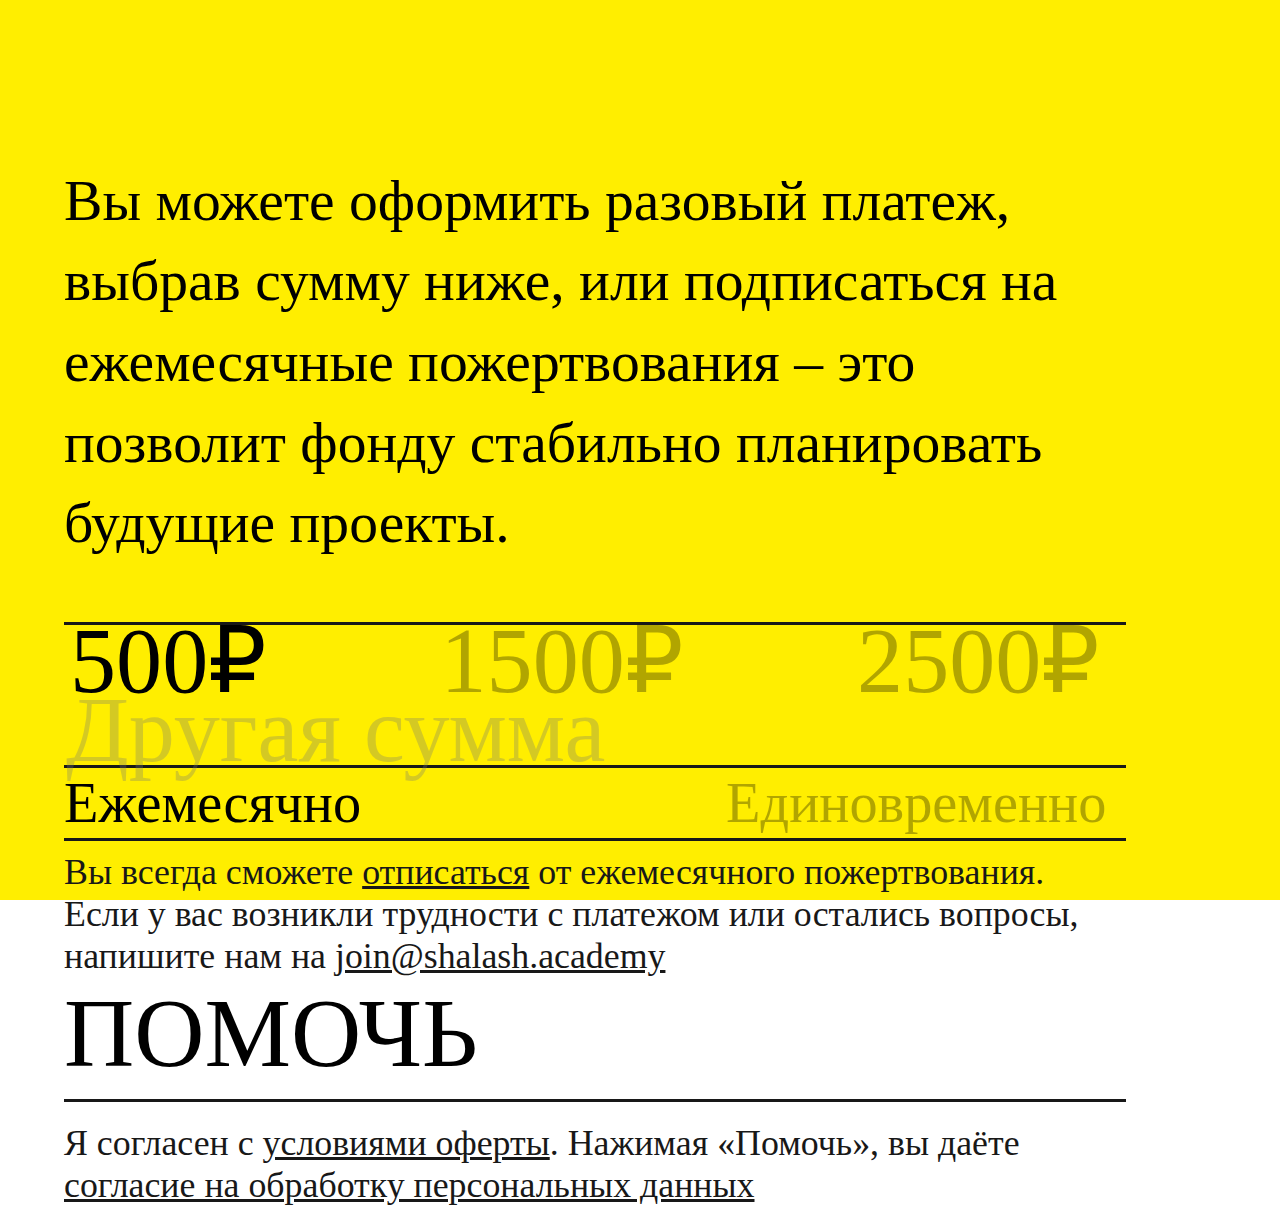
==== index.html @ ddf9159b "рев_0" ====
<!DOCTYPE html>
<html lang="en">
<head>
  <meta charset="UTF-8">
  <meta name="viewport" content="width=device-width, initial-scale=1.0">
  <link rel="stylesheet" href="./index.css">
  <title>Document</title>
</head>
<body>
  <main class="shlf">
    <section class="shlf-wrapper">
      <article class="shlf-wrapper-block">
        <p class="shlf-main-text">Вы можете оформить разовый платеж, выбрав сумму ниже, или подписаться на ежемесячные пожертвования – это позволит фонду стабильно планировать будущие проекты.</p>
      </article>
      <article class="shlf-wrapper-block">
        <form class="shlf-money-picker-holder shlf-money-picker-fixed-pay">
          <button type="button" class="shlf-money-picker shlf-money-picker--active">500<span>₽</span></button>
          <button type="button" class="shlf-money-picker">1500<span>₽</span></button>
          <button type="button" class="shlf-money-picker">2500<span>₽</span></button>
        </form>
        <form class="shlf-money-picker-holder shlf-money-picker-any-pay">
          <input class="shlf-money-picker" placeholder="Другая сумма">
        </form>
        <form class="shlf-paytype-picker-holder">
          <button type="button" class="shlf-paytype-picker shlf-paytype-picker--active">Ежемесячно</button>
          <button type="button" class="shlf-paytype-picker">Единовременно</button>
        </form>
        <p class="shlf-text shlf-unsubscribe-text">Вы всегда сможете <a href="https://my.cloudpayments.ru/ru/unsubscribe" target="_blank">отписаться</a> от ежемесячного пожертвования. Если у вас возникли трудности с платежом или остались вопросы, напишите нам на <a href="mailto:join@shalash.academy">join@shalash.academy</a></p>
      </article>
      <article class="shlf-wrapper-block">
        <button type="button" class="shlf-help-button" onclick="pay()">помочь</button>
        <p class="shlf-text shlf-conditions-text">Я согласен с <a href="https://drive.google.com/file/d/19GUNupwkQxLKr-MnbKvBKpjw_FtDqOzC/view" target="_blank">условиями оферты</a>. Нажимая «Помочь», вы даёте <a href="https://drive.google.com/file/d/1YaTKQSP7AyXdqK93wcZNeijkLSDUMdvu/view" target="_blank">согласие на обработку персональных данных</a></p>
      </article>
    </section>
  </main>
<script src="https://ajax.googleapis.com/ajax/libs/jquery/3.1.1/jquery.min.js"></script>
<script src="https://widget.cloudpayments.ru/bundles/cloudpayments"></script>
<script>var data = {};
data.cloudPayments = {recurrent: { interval: 'Month', period: 1}};

var amount;

$('.shlf-money-picker').click(function(){
$('.shlf-money-picker').removeClass('shlf-money-picker--active');
$(this).addClass('shlf-money-picker--active');
})

$('.shlf-paytype-picker').click(function(){
$('.shlf-paytype-picker').removeClass('shlf-paytype-picker--active');
$(this).addClass('shlf-paytype-picker--active');

if ( $(this).text() === "Ежемесячно" ) {
data.cloudPayments = {recurrent: { interval: 'Month', period: 1}};
} else {
data.cloudPayments = {};
}
})  

this.pay = function () {

if ( $('.shlf-money-picker--active').attr("placeholder") ) {
amount = parseInt($('.shlf-money-picker--active').val())
console.log(amount)
} else {
amount = parseInt($('.shlf-money-picker--active').text())
}

var widget = new cp.CloudPayments();
widget.charge({ // options
    publicId: 'pk_9518a6238804406edf0f1b39a27d2',  //id из личного кабинета
    description: '', //назначение
    amount: amount, //сумма
    currency: 'RUB', //валюта
    invoiceId: '1234567', //номер заказа  (необязательно)
    accountId: '', //идентификатор плательщика (необязательно)
    skin: "mini", //дизайн виджета
    data: data
},
function (options) { // success
    //действие при успешной оплате
},
function (reason, options) { // fail
    //действие при неуспешной оплате
});
};</script>
<script>
  const animateButton = document.querySelector('.shlf-help-button');
  const animationSwitcher = () => {
    animateButton.classList.toggle('shlf-help-button-animated');
  };
  setTimeout(() => {
    animationSwitcher();
    setInterval(() => {
    animationSwitcher();
  }, 4000);
  }, 3000);
</script>
</body>
</html>
---- index.css ----
/* @font-face {
  font-family: GTPT;
  src: url("//db.onlinewebfonts.com/t/c31b8e03018828378e7e35add49c2244.eot"); src: url("//db.onlinewebfonts.com/t/c31b8e03018828378e7e35add49c2244.eot?#iefix") format("embedded-opentype"), url("//db.onlinewebfonts.com/t/c31b8e03018828378e7e35add49c2244.woff2") format("woff2"), url("//db.onlinewebfonts.com/t/c31b8e03018828378e7e35add49c2244.woff") format("woff"), url("//db.onlinewebfonts.com/t/c31b8e03018828378e7e35add49c2244.ttf") format("truetype"), url("//db.onlinewebfonts.com/t/c31b8e03018828378e7e35add49c2244.svg#GT Eesti Pro Text") format("svg");
} */

@import url('./fonts/roboto/roboto.css');

@keyframes jump {
  25% {
    transform: translateY(-20px) rotate(6deg);
  }
  50% {
    transform: translateY(0) rotate(0deg);
  }
  75% {
    transform: translateY(-10px) rotate(-4deg);
  }
  100% {
    transform: translateY(0) rotate(0deg);
  }
}

body {
  margin: 0;
  /* font-family: GTPT; */
  font-family: Roboto;
  overflow: hidden;
}

button, button:active, button:focus {
  border: none;
  outline: none;
  decoration: none;
  /* font-family: GTPT; */
  font-family: Roboto;
  background-color: transparent;
}

input {
  border: none;
  background-color: transparent;
  /* font-family: GTPT; */
  font-family: Roboto;
}

a {
  text-decoration: underline;
  color: #181818
}

a:hover {
  text-decoration: none;
}

.shlf {
  background-color: rgb(255, 238, 0);
  width: 100%;
  height: 100vh;
  padding-left: 5%;
  display: flex;
  flex-direction: column;
  justify-content: flex-end;
  align-items: flex-start;
}

.shlf-wrapper {
  width: 83%;
  margin-bottom: 6%;
  height: 80%;
  display: flex;
  flex-direction: column;
  justify-content: space-between;
  align-items: center;
}

.shlf-wrapper-block {
  margin: 0;
  padding: 0;
  width: 100%;
  display: flex;
  flex-direction: column;
  justify-content: flex-start;
  align-items: flex-start;
}

.shlf-main-text {
  /* font-size: 1.4rem; */
  font-size: 4.5vw;
  line-height: 1.4em;
  /* margin: 120px 0 0; */
}

.shlf-money-picker {
  opacity: .3;
  /* font-size: 35px; */
  font-size: 7.2vw;
  font-weight: 400;
}

.shlf-money-picker:hover {
  cursor: pointer;
}

.shlf-money-picker--active {
  opacity: 1;
}

.shlf-money-picker:last-of-type {
  margin-right: 20px;
}

.shlf-paytype-picker {
  margin: 0;
  padding: 0;
  opacity: .3;
  /* font-size: 22px; */
  font-size: 4.4vw;
}
.shlf-paytype-picker:last-of-type {
  margin-right: 20px;
}

.shlf-paytype-picker:hover {
  cursor: pointer;
}

.shlf-paytype-picker--active {
  opacity: 1;
}

.shlf-help-button {
  margin: 0 0 10px;
  padding: 0;
  font-size: 7.6vw;
  /* font-size: 37px; */
  text-transform: uppercase;
  align-self: flex-start;
}

.shlf-help-button-animated {
  animation: jump 0.6s ease 0s forwards;
}

.shlf-help-button:hover {
  cursor: pointer;
}

.shlf-paytype-picker-holder {
  width: 100%;
  height: 70px;
  display: flex;
  justify-content: space-between;
  align-items: center;
}

.shlf-money-picker-holder {
  width: 100%;
  height: 70px;
  display: flex;
  align-items: center;
}

.shlf-money-picker-fixed-pay {
  border-top: 3px solid #181818;
  justify-content: space-between;
}

.shlf-money-picker-any-pay {
  border-bottom: 3px solid #181818;
  justify-content: flex-start;
}

.shlf-text {
  margin: 0;
  color: #181818;
  font-size: 2.8vw;
  /* font-size: 14px; */
}

.shlf-unsubscribe-text {
  margin: 0 ;
  padding: 10px 0 0;
  border-top: 3px solid #181818;
}

.shlf-conditions-text {
  width: 100%;
  padding: 20px 0 0;
  border-top: 3px solid #181818;
}





/* .shlf-hr {
  width: 100%;
  height: 1px;
  background: #181818;
} */

@media screen and (max-width: 480px) {
  .shlf {
    width: 100%;
    padding: 0;
    justify-content: center;
    align-items: center;
  }

  .shlf-wrapper {
    width: 90%;
    height: 100%;
  }

  .shlf-main-text {
    font-size: 15px;
    line-height: 1.39em;
    margin: 44px 0 35px;
  }

  .shlf-money-picker {
    font-size: 26px;
    padding-right: 10px;
    padding-bottom: 11px;
  }

  .shlf-money-picker:last-of-type {
    margin-right: 0;
  }

  .shlf-paytype-picker {
    font-size: 15px;
    line-height: 1.39em;
  }

  .shlf-help-button {
    margin: 71px 0 10px;
    font-size: 26px;
  }

  .shlf-paytype-picker-holder {
    height: 60px;
  }

  .shlf-money-picker-holder {
    height: auto;
  }

  .shlf-money-picker-fixed-pay {
    border-top: 2px solid #181818;
    padding-top: 16px;
  }
  
  .shlf-money-picker-any-pay {
    border-bottom: 2px solid #181818;
  }

  .shlf-text {
    font-size: 9px;
    line-height: 12px;
  }

  .shlf-unsubscribe-text {
    border-top: 2px solid #181818;
  }

  .shlf-conditions-text {
    width: 95%;
    padding: 11px 0 44px;
    border-top: 2px solid #181818;
  }  
}
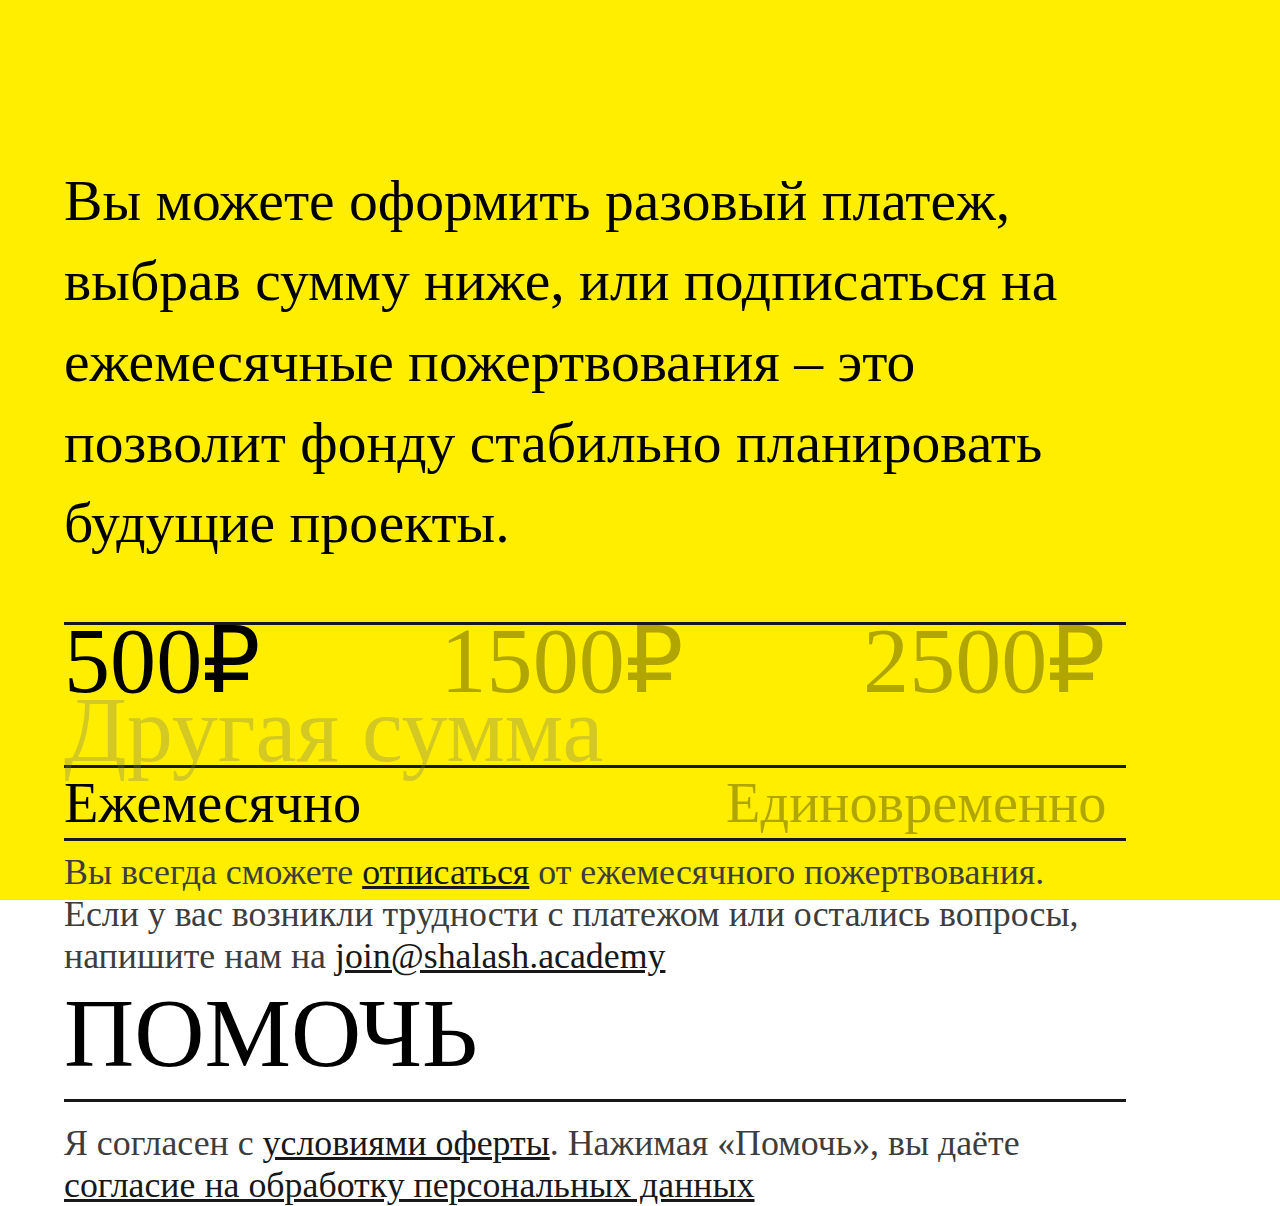
==== commit a54da195: "v0.0.2" ====
--- a/index.html
+++ b/index.html
@@ -19,7 +19,7 @@
           <button type="button" class="shlf-money-picker">2500<span>₽</span></button>
         </form>
         <form class="shlf-money-picker-holder shlf-money-picker-any-pay">
-          <input class="shlf-money-picker" placeholder="Другая сумма">
+          <input class="shlf-money-picker shlf-money-picker-input" placeholder="Другая сумма">
         </form>
         <form class="shlf-paytype-picker-holder">
           <button type="button" class="shlf-paytype-picker shlf-paytype-picker--active">Ежемесячно</button>
@@ -54,7 +54,7 @@
 } else {
 data.cloudPayments = {};
 }
-})  
+})
 
 this.pay = function () {
 
@@ -96,4 +96,4 @@
   }, 3000);
 </script>
 </body>
-</html>+</html>
--- a/index.css
+++ b/index.css
@@ -1,8 +1,3 @@
-/* @font-face {
-  font-family: GTPT;
-  src: url("//db.onlinewebfonts.com/t/c31b8e03018828378e7e35add49c2244.eot"); src: url("//db.onlinewebfonts.com/t/c31b8e03018828378e7e35add49c2244.eot?#iefix") format("embedded-opentype"), url("//db.onlinewebfonts.com/t/c31b8e03018828378e7e35add49c2244.woff2") format("woff2"), url("//db.onlinewebfonts.com/t/c31b8e03018828378e7e35add49c2244.woff") format("woff"), url("//db.onlinewebfonts.com/t/c31b8e03018828378e7e35add49c2244.ttf") format("truetype"), url("//db.onlinewebfonts.com/t/c31b8e03018828378e7e35add49c2244.svg#GT Eesti Pro Text") format("svg");
-} */
-
 @import url('./fonts/roboto/roboto.css');
 
 @keyframes jump {
@@ -65,8 +60,8 @@
 
 .shlf-wrapper {
   width: 83%;
+  height: 80%;
   margin-bottom: 6%;
-  height: 80%;
   display: flex;
   flex-direction: column;
   justify-content: space-between;
@@ -84,19 +79,21 @@
 }
 
 .shlf-main-text {
-  /* font-size: 1.4rem; */
   font-size: 4.5vw;
   line-height: 1.4em;
-  /* margin: 120px 0 0; */
 }
 
 .shlf-money-picker {
+  padding: 0;
   opacity: .3;
-  /* font-size: 35px; */
   font-size: 7.2vw;
   font-weight: 400;
 }
 
+.shlf-money-picker-input {
+  width: 100%;
+}
+
 .shlf-money-picker:hover {
   cursor: pointer;
 }
@@ -113,7 +110,6 @@
   margin: 0;
   padding: 0;
   opacity: .3;
-  /* font-size: 22px; */
   font-size: 4.4vw;
 }
 .shlf-paytype-picker:last-of-type {
@@ -132,7 +128,6 @@
   margin: 0 0 10px;
   padding: 0;
   font-size: 7.6vw;
-  /* font-size: 37px; */
   text-transform: uppercase;
   align-self: flex-start;
 }
@@ -172,9 +167,8 @@
 
 .shlf-text {
   margin: 0;
-  color: #181818;
+  color: #3D3D3D;
   font-size: 2.8vw;
-  /* font-size: 14px; */
 }
 
 .shlf-unsubscribe-text {
@@ -189,43 +183,37 @@
   border-top: 3px solid #181818;
 }
 
-
-
-
-
-/* .shlf-hr {
-  width: 100%;
-  height: 1px;
-  background: #181818;
-} */
-
-@media screen and (max-width: 480px) {
+@media screen and (max-width: 320px) {
   .shlf {
     width: 100%;
+    height: 580px;
     padding: 0;
     justify-content: center;
     align-items: center;
   }
 
   .shlf-wrapper {
-    width: 90%;
-    height: 100%;
+    width: 87%;
+    height: 85%;
+    margin-bottom: 0;
+  }
+
+  .shlf-wrapper-block:nth-of-type(2) {
+    margin-bottom: 35px;
   }
 
   .shlf-main-text {
     font-size: 15px;
     line-height: 1.39em;
-    margin: 44px 0 35px;
+    margin: 0;
   }
 
   .shlf-money-picker {
     font-size: 26px;
-    padding-right: 10px;
-    padding-bottom: 11px;
   }
 
   .shlf-money-picker:last-of-type {
-    margin-right: 0;
+    margin: 0;
   }
 
   .shlf-paytype-picker {
@@ -234,7 +222,6 @@
   }
 
   .shlf-help-button {
-    margin: 71px 0 10px;
     font-size: 26px;
   }
 
@@ -243,16 +230,15 @@
   }
 
   .shlf-money-picker-holder {
-    height: auto;
+    height: 50px;
   }
 
   .shlf-money-picker-fixed-pay {
-    border-top: 2px solid #181818;
-    padding-top: 16px;
-  }
-  
+    border-top: 1px solid #181818;
+  }
+
   .shlf-money-picker-any-pay {
-    border-bottom: 2px solid #181818;
+    border-bottom: 1px solid #181818;
   }
 
   .shlf-text {
@@ -261,12 +247,12 @@
   }
 
   .shlf-unsubscribe-text {
-    border-top: 2px solid #181818;
+    border-top: 1px solid #181818;
   }
 
   .shlf-conditions-text {
-    width: 95%;
-    padding: 11px 0 44px;
-    border-top: 2px solid #181818;
-  }  
-}
+    width: 100%;
+    padding: 11px 0 0;
+    border-top: 1px solid #181818;
+  }
+}
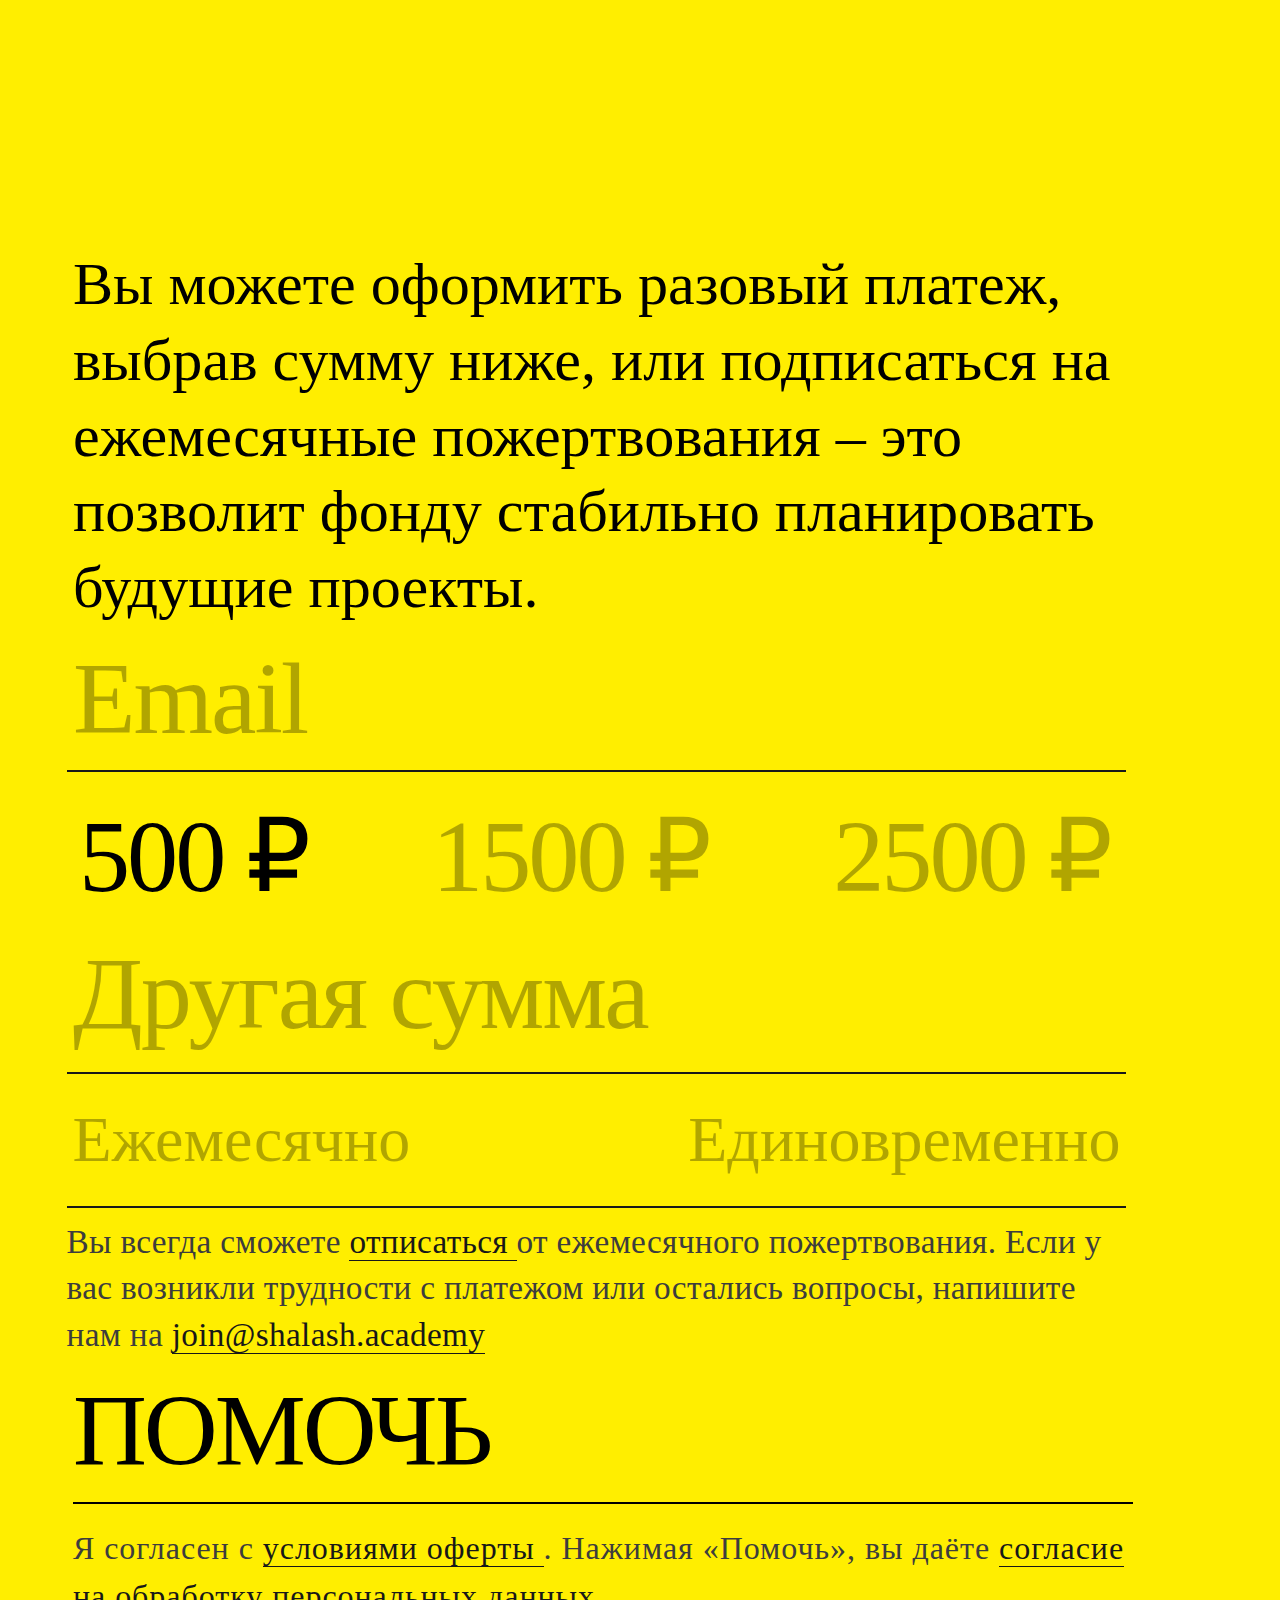
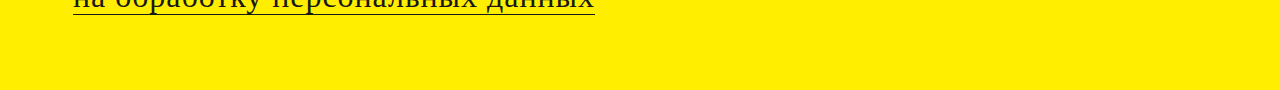
==== commit a9125bed: "README added" ====
--- a/index.html
+++ b/index.html
@@ -7,93 +7,188 @@
   <title>Document</title>
 </head>
 <body>
-  <main class="shlf">
-    <section class="shlf-wrapper">
-      <article class="shlf-wrapper-block">
-        <p class="shlf-main-text">Вы можете оформить разовый платеж, выбрав сумму ниже, или подписаться на ежемесячные пожертвования – это позволит фонду стабильно планировать будущие проекты.</p>
-      </article>
-      <article class="shlf-wrapper-block">
-        <form class="shlf-money-picker-holder shlf-money-picker-fixed-pay">
-          <button type="button" class="shlf-money-picker shlf-money-picker--active">500<span>₽</span></button>
-          <button type="button" class="shlf-money-picker">1500<span>₽</span></button>
-          <button type="button" class="shlf-money-picker">2500<span>₽</span></button>
-        </form>
-        <form class="shlf-money-picker-holder shlf-money-picker-any-pay">
-          <input class="shlf-money-picker shlf-money-picker-input" placeholder="Другая сумма">
-        </form>
-        <form class="shlf-paytype-picker-holder">
-          <button type="button" class="shlf-paytype-picker shlf-paytype-picker--active">Ежемесячно</button>
-          <button type="button" class="shlf-paytype-picker">Единовременно</button>
-        </form>
-        <p class="shlf-text shlf-unsubscribe-text">Вы всегда сможете <a href="https://my.cloudpayments.ru/ru/unsubscribe" target="_blank">отписаться</a> от ежемесячного пожертвования. Если у вас возникли трудности с платежом или остались вопросы, напишите нам на <a href="mailto:join@shalash.academy">join@shalash.academy</a></p>
-      </article>
-      <article class="shlf-wrapper-block">
-        <button type="button" class="shlf-help-button" onclick="pay()">помочь</button>
-        <p class="shlf-text shlf-conditions-text">Я согласен с <a href="https://drive.google.com/file/d/19GUNupwkQxLKr-MnbKvBKpjw_FtDqOzC/view" target="_blank">условиями оферты</a>. Нажимая «Помочь», вы даёте <a href="https://drive.google.com/file/d/1YaTKQSP7AyXdqK93wcZNeijkLSDUMdvu/view" target="_blank">согласие на обработку персональных данных</a></p>
-      </article>
-    </section>
+  <main class="donate-widget" style="-webkit-font-smoothing: antialiased; -moz-osx-font-smoothing: grayscale;">
+    <form class="donate-widget__wrapper">
+      <p class="donate-widget__offer donate-widget__narrow">
+        Вы можете оформить разовый платеж, выбрав сумму ниже, или подписаться на ежемесячные 
+        пожертвования – это позволит фонду стабильно планировать будущие проекты.
+      </p>
+      <section class="donate-widget__choose">
+        <input class="donate-widget__email donate-widget__input donate-widget__narrow" 
+                 placeholder="Email" 
+                 type="email"
+                 required>
+        <div class="donate-widget__sum-picker-wrapper">
+          <div class="donate-widget__sum-picker-holder">
+            <button class="donate-widget__sum-picker donate-widget__default-sum donate-widget__sum-picker_active">
+              500 ₽
+            </button>
+            <button class="donate-widget__sum-picker donate-widget__default-sum">
+              1500 ₽
+            </button>
+            <button class="donate-widget__sum-picker donate-widget__default-sum">
+              2500 ₽
+            </button>
+          </div>
+          <input class="donate-widget__sum-picker donate-widget__input donate-widget__narrow" 
+                 placeholder="Другая сумма" 
+                 type="number">
+        </div>
+        <div class="donate-widget__paytype-picker-holder">
+          <button class="donate-widget__paytype-picker periodical donate-widget__paytype-picker_active">
+            Ежемесячно
+          </button>
+          <button class="donate-widget__paytype-picker">
+            Единовременно
+          </button>
+        </div>
+        <p class="donate-widget__unsubscribe">
+          Вы всегда сможете 
+          <a class="donate-widget__link" 
+             href="https://my.cloudpayments.ru/ru/unsubscribe" 
+             target="_blank">
+            отписаться
+          </a>
+          от ежемесячного пожертвования. 
+          Если у вас возникли трудности с платежом или остались вопросы, напишите нам на 
+          <a class="donate-widget__link" 
+             href="mailto:join@shalash.academy">
+            join@shalash.academy
+          </a>
+        </p>
+      </section>
+      <section class="donate-widget__pay donate-widget__narrow">
+        <button class="donate-widget__pay-btn">помочь</button>
+        <p class="donate-widget__agree">
+          Я согласен с 
+          <a class="donate-widget__link" 
+             href="https://drive.google.com/file/d/19GUNupwkQxLKr-MnbKvBKpjw_FtDqOzC/view" 
+             target="_blank">
+            условиями оферты
+          </a>. 
+          Нажимая «Помочь», вы даёте 
+          <a class="donate-widget__link" 
+             href="https://drive.google.com/file/d/1YaTKQSP7AyXdqK93wcZNeijkLSDUMdvu/view" 
+             target="_blank">
+            согласие на обработку персональных данных
+          </a>
+        </p>
+      </section>
+    </form>
   </main>
-<script src="https://ajax.googleapis.com/ajax/libs/jquery/3.1.1/jquery.min.js"></script>
-<script src="https://widget.cloudpayments.ru/bundles/cloudpayments"></script>
-<script>var data = {};
-data.cloudPayments = {recurrent: { interval: 'Month', period: 1}};
-
-var amount;
-
-$('.shlf-money-picker').click(function(){
-$('.shlf-money-picker').removeClass('shlf-money-picker--active');
-$(this).addClass('shlf-money-picker--active');
-})
-
-$('.shlf-paytype-picker').click(function(){
-$('.shlf-paytype-picker').removeClass('shlf-paytype-picker--active');
-$(this).addClass('shlf-paytype-picker--active');
-
-if ( $(this).text() === "Ежемесячно" ) {
-data.cloudPayments = {recurrent: { interval: 'Month', period: 1}};
-} else {
-data.cloudPayments = {};
-}
-})
-
-this.pay = function () {
-
-if ( $('.shlf-money-picker--active').attr("placeholder") ) {
-amount = parseInt($('.shlf-money-picker--active').val())
-console.log(amount)
-} else {
-amount = parseInt($('.shlf-money-picker--active').text())
-}
-
-var widget = new cp.CloudPayments();
-widget.charge({ // options
-    publicId: 'pk_9518a6238804406edf0f1b39a27d2',  //id из личного кабинета
-    description: '', //назначение
-    amount: amount, //сумма
-    currency: 'RUB', //валюта
-    invoiceId: '1234567', //номер заказа  (необязательно)
-    accountId: '', //идентификатор плательщика (необязательно)
-    skin: "mini", //дизайн виджета
-    data: data
-},
-function (options) { // success
-    //действие при успешной оплате
-},
-function (reason, options) { // fail
-    //действие при неуспешной оплате
-});
-};</script>
-<script>
-  const animateButton = document.querySelector('.shlf-help-button');
-  const animationSwitcher = () => {
-    animateButton.classList.toggle('shlf-help-button-animated');
-  };
-  setTimeout(() => {
-    animationSwitcher();
-    setInterval(() => {
-    animationSwitcher();
-  }, 4000);
-  }, 3000);
-</script>
-</body>
-</html>
+  <script src="https://widget.cloudpayments.ru/bundles/cloudpayments"></script>
+  <script>
+    let monthly = true;
+    const sumInputElement = document.querySelector('.donate-widget__sum-picker.donate-widget__input');
+    const emailInputElement = document.querySelector('.donate-widget__email');
+    const sumPickers = Array.from(document.querySelectorAll('.donate-widget__sum-picker'));
+    const paytypePickers = Array.from(document.querySelectorAll('.donate-widget__paytype-picker'));
+    const animateButton = document.querySelector('.donate-widget__pay-btn');
+  
+    const handleSumPickerClick = function() {
+      sumPickers.forEach(function(elem){
+        elem.classList.remove('donate-widget__sum-picker_active');
+      })
+      this.classList.add('donate-widget__sum-picker_active');
+  
+      if (this.getAttribute('placeholder')) {
+        sumInputElement.required = true;
+      } else {
+        sumInputElement.required = false;
+        sumInputElement.value = '';
+      }
+    }
+  
+    const handlePaytypePickerClick = function() {
+      paytypePickers.forEach(function(elem){
+        elem.classList.remove('donate-widget__paytype-picker_active');
+      })
+      this.classList.add('donate-widget__paytype-picker_active');
+  
+      if ( this.classList.contains('periodical') ) {
+      monthly = true;
+      emailInputElement.required = true;
+    } else {
+      monthly = false;
+      emailInputElement.required = false;
+    }
+    }
+  
+    const customFormReset = () => {
+      sumPickers.forEach((elem, i) => {
+        if (i === 0) {
+          elem.classList.add('donate-widget__sum-picker_active');
+        } else {
+          elem.classList.remove('donate-widget__sum-picker_active');
+        }
+      })
+  
+      sumInputElement.required = false;
+  
+      paytypePickers.forEach((elem, i) => {
+        if (i === 0) {
+          elem.classList.add('donate-widget__paytype-picker_active');
+        } else {
+          elem.classList.remove('donate-widget__paytype-picker_active');
+        }
+      });
+  
+      sumInputElement.value = '';
+      emailInputElement.value = '';
+      monthly = true;
+    }
+  
+    const pay = function () {
+      const email = emailInputElement.value;
+      const activeSumPickerElement = document.querySelector('.donate-widget__sum-picker_active');
+  
+      const amount = activeSumPickerElement.getAttribute('placeholder') 
+        ? parseInt(activeSumPickerElement.value)
+        : parseInt(activeSumPickerElement.textContent);
+  
+      const data = {};
+  
+      data.cloudPayments = monthly
+      ? { recurrent: { interval: 'Month', period: 1 } }
+      : {};
+  
+      const widget = new cp.CloudPayments();
+  
+      widget.charge({ // options
+        publicId: 'pk_9518a6238804406edf0f1b39a27d2',  //id из личного кабинета
+        description: 'Пожертвование в фонд "Шалаш"',
+        amount: amount, //сумма
+        currency: 'RUB', //валюта
+        skin: "mini", //дизайн виджета
+        accountId: email,
+        data: data,  
+      });
+    };
+  
+    sumPickers.forEach((elem) => {
+      elem.addEventListener('click', handleSumPickerClick);
+    });
+    paytypePickers.forEach((elem) => {
+      elem.addEventListener('click', handlePaytypePickerClick);
+    });
+  
+    document.querySelector('.donate-widget__wrapper').addEventListener('submit', (e) => {
+      e.preventDefault();
+      pay();
+      setTimeout(() => { 
+        e.target.reset();
+        customFormReset();
+      }, 2000);
+    });
+  
+    const animationSwitcher = () => {
+      animateButton.classList.toggle('bounce');
+    };
+    setTimeout(() => {
+      animationSwitcher();
+      setInterval(() => {
+      animationSwitcher();
+    }, 4000);
+    }, 3000);
+  
+  </script>--- a/index.css
+++ b/index.css
@@ -1,8 +1,16 @@
-@import url('./fonts/roboto/roboto.css');
-
-@keyframes jump {
+@font-face {
+  font-family: GTPT;
+  src: url("//db.onlinewebfonts.com/t/c31b8e03018828378e7e35add49c2244.eot"); 
+  src: url("//db.onlinewebfonts.com/t/c31b8e03018828378e7e35add49c2244.eot?#iefix") format("embedded-opentype"), 
+      url("//db.onlinewebfonts.com/t/c31b8e03018828378e7e35add49c2244.woff2") format("woff2"),
+      url("//db.onlinewebfonts.com/t/c31b8e03018828378e7e35add49c2244.woff") format("woff"), 
+      url("//db.onlinewebfonts.com/t/c31b8e03018828378e7e35add49c2244.ttf") format("truetype"),
+      url("//db.onlinewebfonts.com/t/c31b8e03018828378e7e35add49c2244.svg#GT Eesti Pro Text") format("svg");
+}
+
+@keyframes bounce {
   25% {
-    transform: translateY(-20px) rotate(6deg);
+  transform: translateY(-20px) rotate(6deg);
   }
   50% {
     transform: translateY(0) rotate(0deg);
@@ -17,242 +25,276 @@
 
 body {
   margin: 0;
-  /* font-family: GTPT; */
-  font-family: Roboto;
+  font-family: GTPT;
   overflow: hidden;
 }
 
-button, button:active, button:focus {
+input::-webkit-outer-spin-button,
+input::-webkit-inner-spin-button {
+    -webkit-appearance: none;
+}
+input[type='number'] {
+    -moz-appearance: textfield;
+}
+
+button {
   border: none;
   outline: none;
-  decoration: none;
-  /* font-family: GTPT; */
-  font-family: Roboto;
   background-color: transparent;
-}
-
-input {
+  font-family: GTPT;
+}
+
+.bounce {
+  animation: bounce 0.6s ease 0s forwards;
+}
+
+.donate-widget {
+  background-color: rgb(255, 238, 0);
+  display: flex;
+  justify-content: center;
+  align-items: center;
+  height: 100%;
+}
+
+.donate-widget__narrow {
+  padding-left: .5vw;
+}
+
+.donate-widget__link {
+  color: #181818;
+  text-decoration: none;
+  border-bottom: 1px solid #181818;
+}
+
+.donate-widget__link:hover {
+  border-bottom: none;
+}
+
+.donate-widget__wrapper {
+  padding: 15vw 12vw 5.5vw 5.2vw;
+  display: flex;
+  flex-direction: column;
+  justify-content: space-between;
+  font-family: GTPT;
+}
+
+.donate-widget__offer {
+  margin: 0;
+  font-size: 4.7vw;
+  line-height: 1.26;
+  padding-top: 6vh;
+}
+
+.donate-widget__choose {
+  margin: 0;
+  padding: 0;
+  width: 100%;
+  display: flex;
+  flex-direction: column;
+  justify-content: center;
+  align-items: center;
+}
+
+.donate-widget__email {
+  margin-bottom: 1vh;
+  font-size: 8vw;
+  line-height: 1.2;
+  letter-spacing: -.03em;
+}
+
+.donate-widget__email_incorrect {
+  color: red;
+}
+
+.donate-widget__sum-picker-wrapper {
+  padding-top: 2.5vh;
+  padding-bottom: 1.8vh;
+  border-top: 2px solid #181818;
+  border-bottom: 2px solid #181818;
+}
+
+.donate-widget__sum-picker-holder {
+  display: flex;
+  justify-content: space-between;
+  margin: 0;
+  padding: 0 .8vw 0 .5vw;
+}
+
+.donate-widget__sum-picker {
+  font-size: 8vw;
+  line-height: 1.2;
+  letter-spacing: -.03em;
+}
+
+.donate-widget__default-sum {
+  opacity: .3;
+}
+
+.donate-widget__sum-picker:hover {
+  cursor: pointer;
+}
+
+.donate-widget__sum-picker_active {
+  opacity: 1;
+}
+
+.donate-widget__input {
+  width: 100%;
+  padding: 0 .5vw;    
+  box-sizing: border-box;
+  margin-top: 1.5vh;
   border: none;
   background-color: transparent;
-  /* font-family: GTPT; */
-  font-family: Roboto;
-}
-
-a {
-  text-decoration: underline;
-  color: #181818
-}
-
-a:hover {
-  text-decoration: none;
-}
-
-.shlf {
-  background-color: rgb(255, 238, 0);
+  font-family: GTPT;
+  letter-spacing: -.02em;
+}
+
+.donate-widget__input::placeholder {
+  color: #000;
+  opacity: .3;
+}
+
+.donate-widget__paytype-picker-holder {
   width: 100%;
-  height: 100vh;
-  padding-left: 5%;
-  display: flex;
-  flex-direction: column;
-  justify-content: flex-end;
-  align-items: flex-start;
-}
-
-.shlf-wrapper {
-  width: 83%;
-  height: 80%;
-  margin-bottom: 6%;
-  display: flex;
-  flex-direction: column;
+  display: flex;
   justify-content: space-between;
   align-items: center;
-}
-
-.shlf-wrapper-block {
-  margin: 0;
+  padding: 3.1vh 0;
+  border-bottom: 2px solid #181818;
+  letter-spacing: -0.05em;
+}
+
+.donate-widget__paytype-picker {
+  font-size: 5vw;
+  opacity: .3;
+}
+
+.donate-widget__paytype-picker:hover {
+  cursor: pointer;
+}
+/
+.donate-widget__paytype-picker_active {
+  opacity: 1;
+}
+
+.donate-widget__unsubscribe {
+  margin: 0;
+  padding-top: 1.2vh;
+  padding-bottom: 0;
+  color: #3d3d3d;
+  font-size: 2.6vw;
+  line-height: 1.4;
+  letter-spacing: 0.01em;
+}
+
+.donate-widget__pay {
+  width: 100%;
+}
+
+.donate-widget__pay-btn {
+  border: none;
+  outline: none;
   padding: 0;
-  width: 100%;
-  display: flex;
-  flex-direction: column;
-  justify-content: flex-start;
-  align-items: flex-start;
-}
-
-.shlf-main-text {
-  font-size: 4.5vw;
-  line-height: 1.4em;
-}
-
-.shlf-money-picker {
-  padding: 0;
-  opacity: .3;
-  font-size: 7.2vw;
-  font-weight: 400;
-}
-
-.shlf-money-picker-input {
-  width: 100%;
-}
-
-.shlf-money-picker:hover {
+  background-color: transparent;
+  font-family: GTPT;
+  font-size: 8vw;
+  line-height: 1.4;
+  letter-spacing: -.03em;
+  text-transform: uppercase;
+}
+
+.donate-widget__pay-btn:hover {
   cursor: pointer;
 }
 
-.shlf-money-picker--active {
-  opacity: 1;
-}
-
-.shlf-money-picker:last-of-type {
-  margin-right: 20px;
-}
-
-.shlf-paytype-picker {
-  margin: 0;
-  padding: 0;
-  opacity: .3;
-  font-size: 4.4vw;
-}
-.shlf-paytype-picker:last-of-type {
-  margin-right: 20px;
-}
-
-.shlf-paytype-picker:hover {
-  cursor: pointer;
-}
-
-.shlf-paytype-picker--active {
-  opacity: 1;
-}
-
-.shlf-help-button {
-  margin: 0 0 10px;
-  padding: 0;
-  font-size: 7.6vw;
-  text-transform: uppercase;
-  align-self: flex-start;
-}
-
-.shlf-help-button-animated {
-  animation: jump 0.6s ease 0s forwards;
-}
-
-.shlf-help-button:hover {
-  cursor: pointer;
-}
-
-.shlf-paytype-picker-holder {
-  width: 100%;
-  height: 70px;
-  display: flex;
-  justify-content: space-between;
-  align-items: center;
-}
-
-.shlf-money-picker-holder {
-  width: 100%;
-  height: 70px;
-  display: flex;
-  align-items: center;
-}
-
-.shlf-money-picker-fixed-pay {
-  border-top: 3px solid #181818;
-  justify-content: space-between;
-}
-
-.shlf-money-picker-any-pay {
-  border-bottom: 3px solid #181818;
-  justify-content: flex-start;
-}
-
-.shlf-text {
-  margin: 0;
-  color: #3D3D3D;
-  font-size: 2.8vw;
-}
-
-.shlf-unsubscribe-text {
-  margin: 0 ;
-  padding: 10px 0 0;
-  border-top: 3px solid #181818;
-}
-
-.shlf-conditions-text {
-  width: 100%;
-  padding: 20px 0 0;
-  border-top: 3px solid #181818;
-}
+.donate-widget__agree {
+  margin: 0;
+  padding-top: 2.2vh;
+  border-top: 2px solid #000;
+  color: #3d3d3d;
+  font-size: 2.5vw;
+  line-height: 1.5;
+  letter-spacing: .03em;
+}  
+
 
 @media screen and (max-width: 320px) {
-  .shlf {
-    width: 100%;
+  .donate-widget__narrow {
+    padding-left: 0;
+  }
+
+  .donate-widget {
     height: 580px;
-    padding: 0;
     justify-content: center;
     align-items: center;
   }
 
-  .shlf-wrapper {
+  .donate-widget__wrapper {
+    padding: 0;
     width: 87%;
     height: 85%;
-    margin-bottom: 0;
-  }
-
-  .shlf-wrapper-block:nth-of-type(2) {
-    margin-bottom: 35px;
-  }
-
-  .shlf-main-text {
-    font-size: 15px;
-    line-height: 1.39em;
+  }
+
+  .donate-widget__offer {
+    padding-top: 0;
+    font-size: 4.7vw;
+    line-height: 1.35;
+    letter-spacing: .03em;
+  }
+
+  .donate-widget__choose {
+  flex-grow: .55;
+  }
+
+  .donate-widget__sum-picker-wrapper {
+    width: 100%;  
+    padding: 0;
+    height: 31vw;
+    display: flex;
+    flex-direction: column;
+    justify-content: space-evenly;
+    align-items: flex-start;
+    border-top: 1px solid #181818;
+    border-bottom: 1px solid #181818;
+  }
+
+  .donate-widget__sum-picker-holder {
+    width: 100%;
     margin: 0;
-  }
-
-  .shlf-money-picker {
-    font-size: 26px;
-  }
-
-  .shlf-money-picker:last-of-type {
-    margin: 0;
-  }
-
-  .shlf-paytype-picker {
-    font-size: 15px;
-    line-height: 1.39em;
-  }
-
-  .shlf-help-button {
-    font-size: 26px;
-  }
-
-  .shlf-paytype-picker-holder {
-    height: 60px;
-  }
-
-  .shlf-money-picker-holder {
-    height: 50px;
-  }
-
-  .shlf-money-picker-fixed-pay {
-    border-top: 1px solid #181818;
-  }
-
-  .shlf-money-picker-any-pay {
+    padding: 0;
+  }
+
+  .donate-widget__sum-picker {
+    padding: 0;
+    font-size: 8.5vw;
+    line-height: 1.2;
+    letter-spacing: -.02em;
+  }
+
+  .donate-widget__input {
+    padding: 0;    
+    margin-top: 0;
+    letter-spacing: -.02em;
+  }
+
+  .donate-widget__paytype-picker-holder {
+    width: 100%;
+    height: 19vw;
+    padding: 0;
     border-bottom: 1px solid #181818;
   }
 
-  .shlf-text {
-    font-size: 9px;
-    line-height: 12px;
-  }
-
-  .shlf-unsubscribe-text {
-    border-top: 1px solid #181818;
-  }
-
-  .shlf-conditions-text {
-    width: 100%;
-    padding: 11px 0 0;
-    border-top: 1px solid #181818;
-  }
-}
+  .donate-widget__unsubscribe {
+    padding-top: 3vw;
+  }
+
+  .donate-widget__pay-btn {
+    line-height: 1.2;
+  }
+
+  .donate-widget__agree {
+    padding-top: 4vw;
+    border-top: 1px solid #000;
+  } 
+
+}